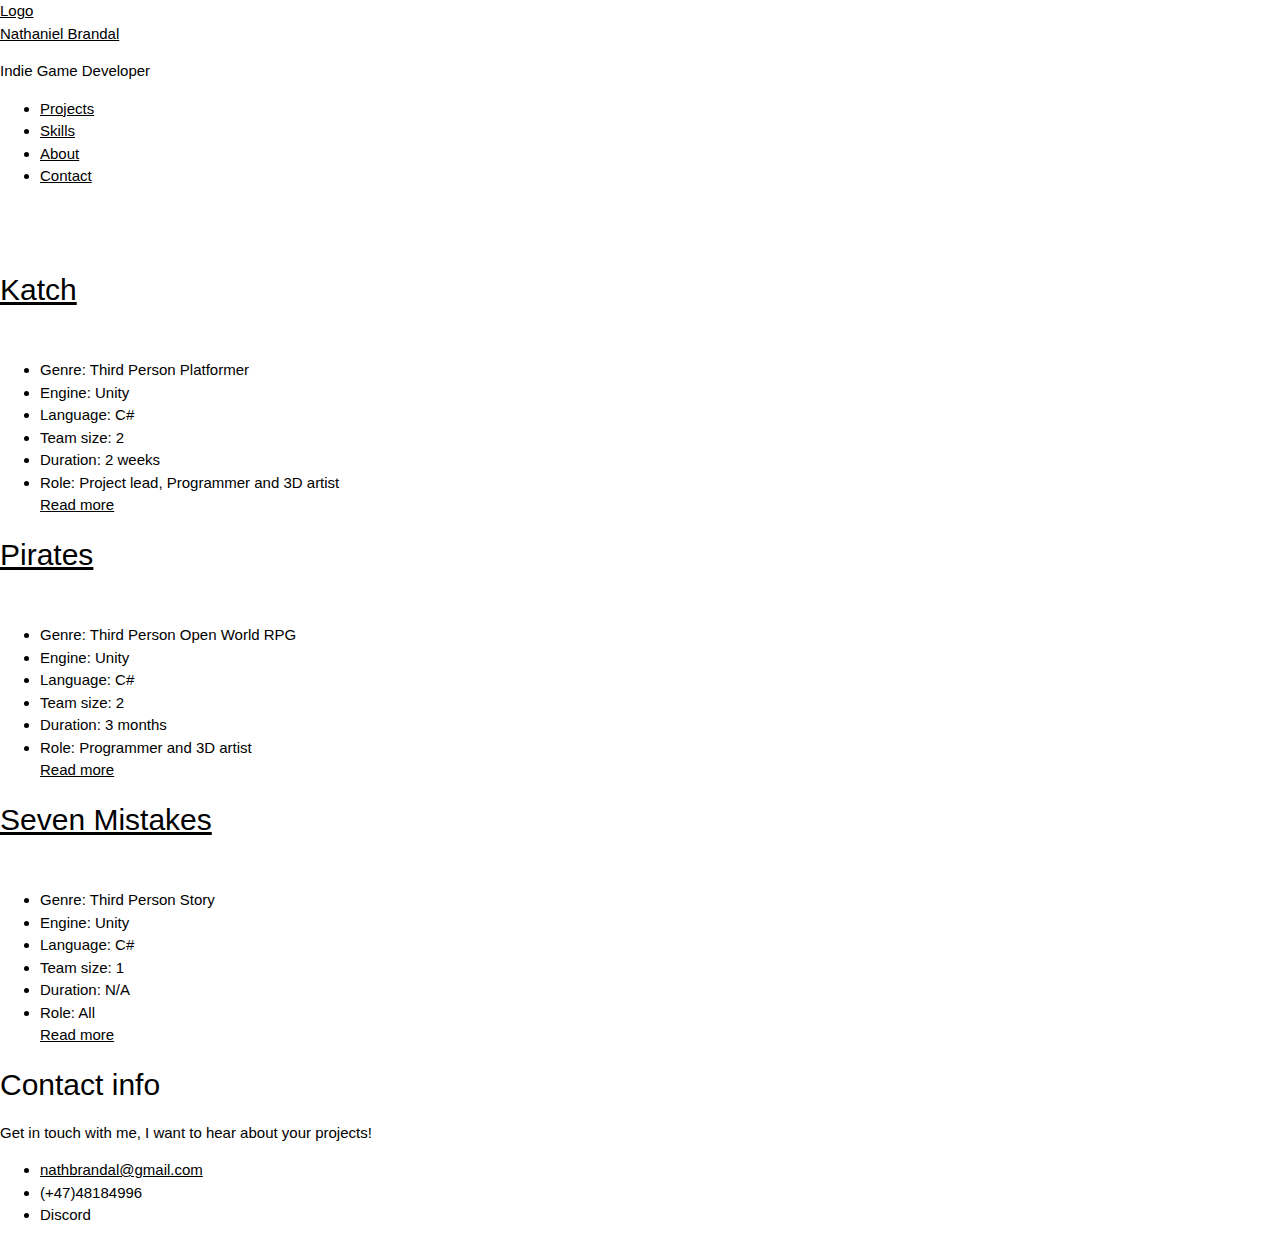
==== index.html @ 08a202a2 "Update index.html" ====
<!DOCTYPE HTML>
<html lang="en">
  <head>
      <meta charset="UTF-8">
      <meta name="viewport" content="width=device-width, initial-scale=1.0">
      <meta http-equiv="X-UA-Compatible" content="ie=edge">

      <link href="https://fonts.googleapis.com/css?family=Montserrat:300,400,700,900" rel="stylesheet">
      <link href="https://fonts.googleapis.com/css?family=Rokkitt:300,400,500,700,900" rel="stylesheet">
      <link rel="stylesheet" href="https://www.w3schools.com/w3css/4/w3.css">
      <link rel="stylesheet" href="css/style.css">
      <title>Portfolio | Game Developer | Nathaniel Brandal</title>
  </head>

  <body class="container background">
    <header class="header">
      <div class="header__content">
        <div class="logo">
          <div class="logo__image"><a href="/">Logo</a></div>
          <a href="./index.html" class="logo__name">Nathaniel Brandal</a>
          <p class="logo__title">Indie Game Developer</p>
        </div>
        <nav class="navigation">
          <ul class="navigation__list">
            <li><a href="./index.html" class="navigation__list-item navigation__list-item--active">Projects</a></li>
            <li><a href="./pages/skills.html" class="navigation__list-item">Skills</a></li>
            <li><a href="./pages/about.html" class="navigation__list-item">About</a></li>
            <li><a href="#contact" class="navigation__list-item">Contact</a></li>
          </ul>
        </nav>
      </div>
    </header>

    <div class="content">

      <div class="page-header">
        <h1 class="w3-text-white">Projects</h1>
      </div>
      <section class="section work">
          <h2 class="work__title"><a href="./projects/Katch.html">Katch</a></h2>
          <a href="./projects/Katch.html" class="work__image pic"><img src="img/Katch.jpg" alt="" class=""></a>
          <ul class="work__list">
            <li class="work__list-item">Genre: Third Person Platformer</li>
            <li class="work__list-item">Engine: Unity</li>
            <li class="work__list-item">Language: C#</li>
            <li class="work__list-item">Team size: 2</li>
            <li class="work__list-item">Duration: 2 weeks</li>
            <li class="work__list-item">Role: Project lead, Programmer and 3D artist</li>
            <a href="./projects/Katch.html" class="work__link">Read more</a>
          </ul>

      </section>
      <section class="section work">
          <h2 class="work__title"><a href="./projects/capevsaliens.html">Pirates</a></h2>
          <a href="./projects/Pirates.html" class="work__image pic"><img src="img/Pirates.jpg" alt="" class=""></a>
          <ul class="work__list">
            <li class="work__list-item">Genre: Third Person Open World RPG</li>
            <li class="work__list-item">Engine: Unity</li>
            <li class="work__list-item">Language: C#</li>
            <li class="work__list-item">Team size: 2</li>
            <li class="work__list-item">Duration: 3 months</li>
            <li class="work__list-item">Role: Programmer and 3D artist</li>
            <a href="./projects/Pirates.html" class="work__link">Read more</a>
          </ul>

      </section>
      <section class="section work">
          <h2 class="work__title"><a href="./projects/snake.html">Seven Mistakes</a></h2>
          <a href="./projects/SevenMistakes.html" class="work__image pic"><img src="img/B&W.jpg" alt="" class=""></a>
          <ul class="work__list">
            <li class="work__list-item">Genre: Third Person Story</li>
            <li class="work__list-item">Engine: Unity</li>
            <li class="work__list-item">Language: C#</li>
            <li class="work__list-item">Team size: 1</li>
            <li class="work__list-item">Duration: N/A</li>
            <li class="work__list-item">Role: All</li>
            <a href="./projects/SevenMistakes.html" class="work__link">Read more</a>
          </ul>

    </div>
    <footer class="footer">
      <div class="contact" id="contact">
        <h2 class="contact__heading">Contact info</h2>
        <p class="contact__paragraph">
          Get in touch with me, I want to hear about your projects!
        </p>
        <ul class="contact__list">
          <li class="contact__list-item"><a href="mailto:nathbrandal@gmail.com" target="_top">nathbrandal@gmail.com</a></li>
          <li class="contact__list-item">(+47)48184996</li>
          <li class="contact__list-item">Discord</li>
        </ul>
      </div>
    </footer>
  </body>
</html>
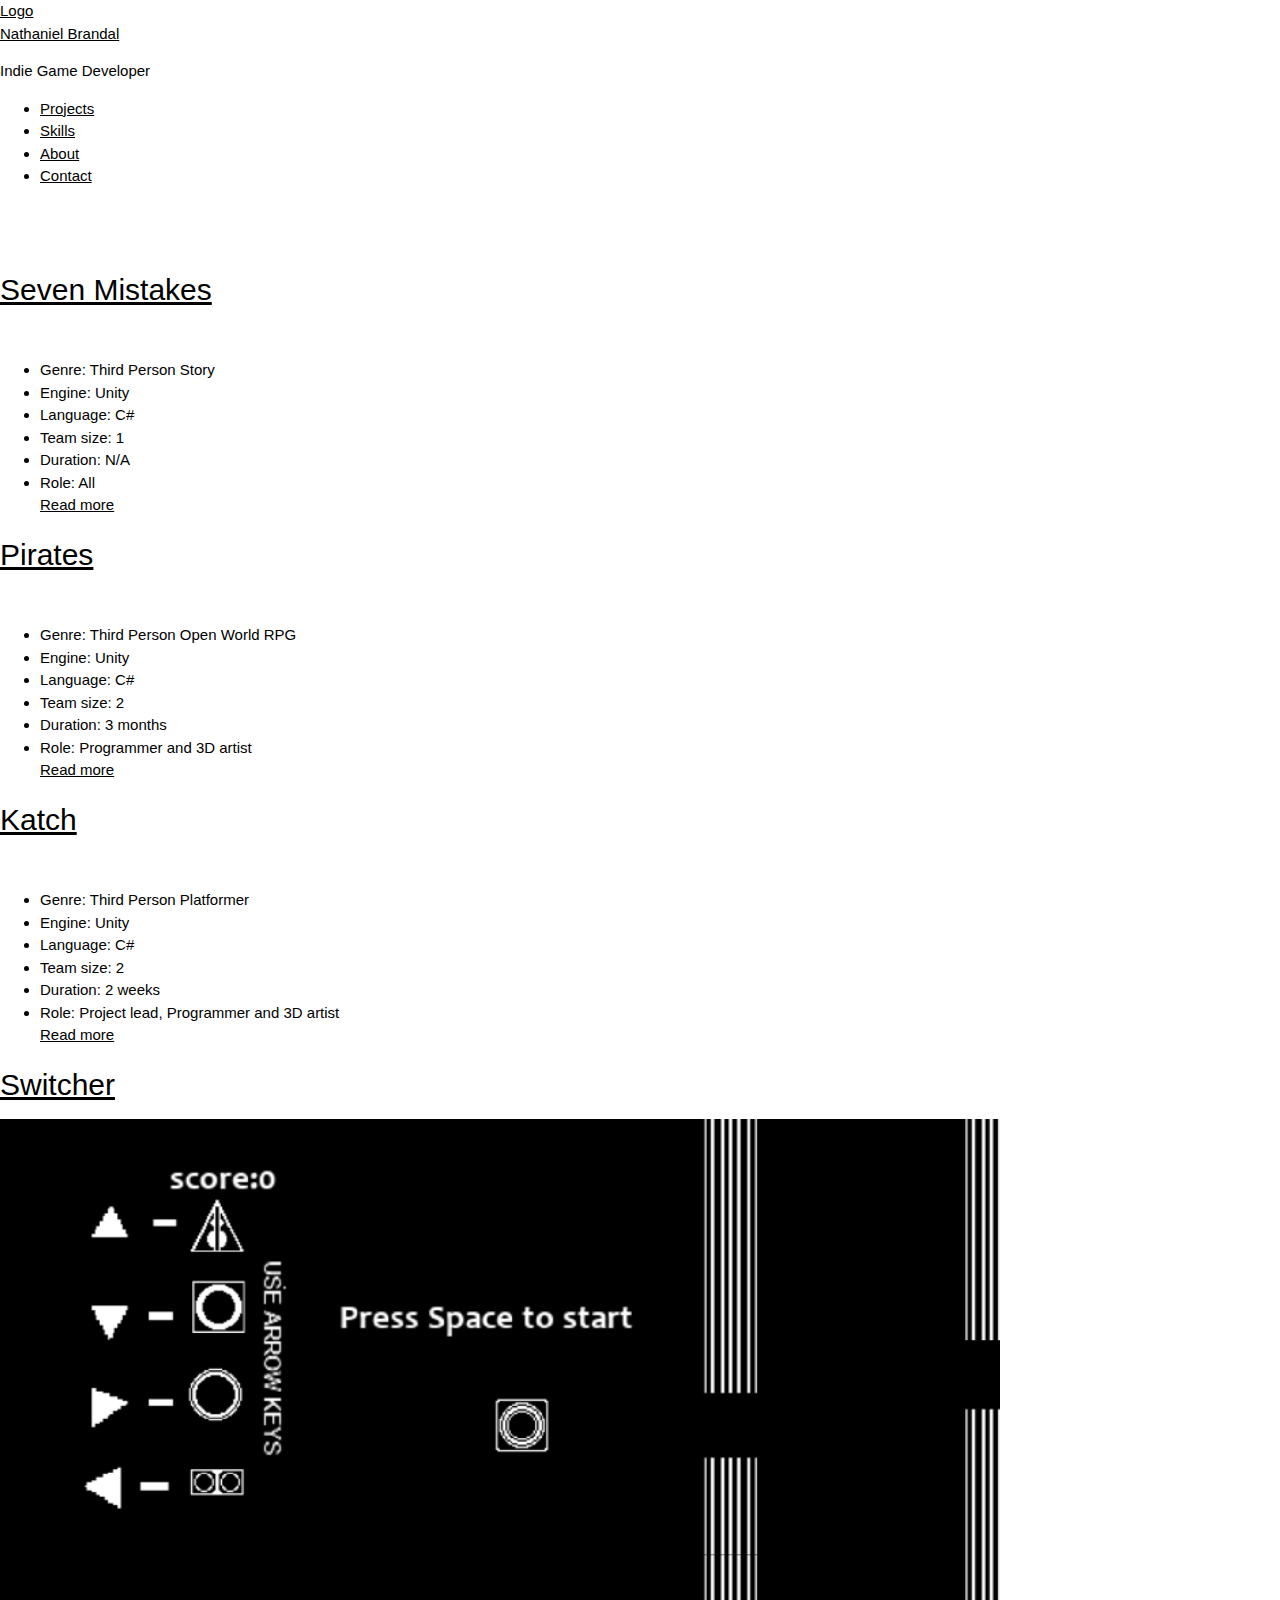
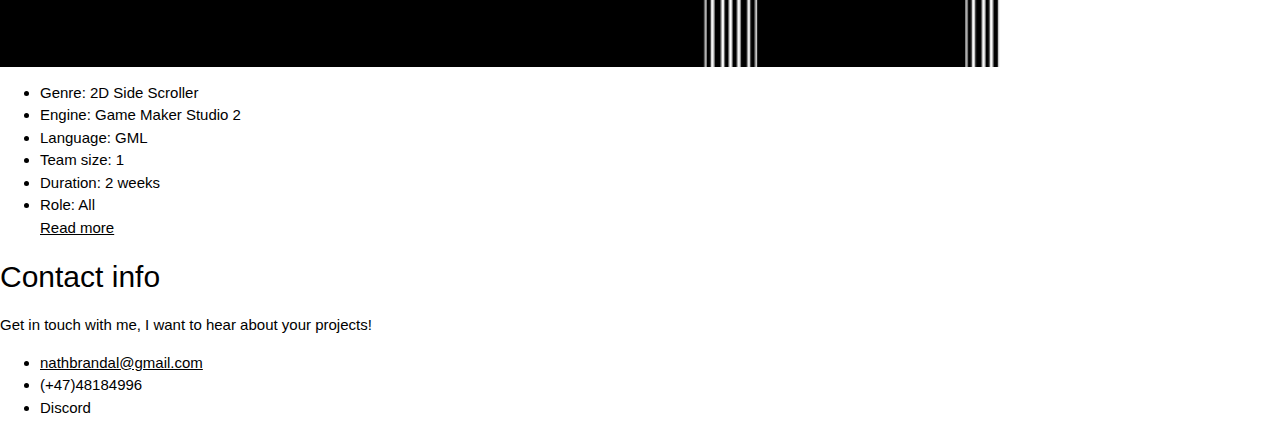
==== commit 76416f17: "55" ====
--- a/index.html
+++ b/index.html
@@ -36,6 +36,35 @@
       <div class="page-header">
         <h1 class="w3-text-white">Projects</h1>
       </div>
+      
+      <section class="section work">
+          <h2 class="work__title"><a href="./projects/SevenMistakes.html">Seven Mistakes</a></h2>
+          <a href="./projects/SevenMistakes.html" class="work__image pic"><img src="img/B&W.jpg" alt="" class=""></a>
+          <ul class="work__list">
+            <li class="work__list-item">Genre: Third Person Story</li>
+            <li class="work__list-item">Engine: Unity</li>
+            <li class="work__list-item">Language: C#</li>
+            <li class="work__list-item">Team size: 1</li>
+            <li class="work__list-item">Duration: N/A</li>
+            <li class="work__list-item">Role: All</li>
+            <a href="./projects/SevenMistakes.html" class="work__link">Read more</a>
+          </ul>
+      </section>
+
+      <section class="section work">
+          <h2 class="work__title"><a href="./projects/Pirates.html">Pirates</a></h2>
+          <a href="./projects/Pirates.html" class="work__image pic"><img src="img/Pirates.jpg" alt="" class=""></a>
+          <ul class="work__list">
+            <li class="work__list-item">Genre: Third Person Open World RPG</li>
+            <li class="work__list-item">Engine: Unity</li>
+            <li class="work__list-item">Language: C#</li>
+            <li class="work__list-item">Team size: 2</li>
+            <li class="work__list-item">Duration: 3 months</li>
+            <li class="work__list-item">Role: Programmer and 3D artist</li>
+            <a href="./projects/Pirates.html" class="work__link">Read more</a>
+          </ul>
+      </section>
+
       <section class="section work">
           <h2 class="work__title"><a href="./projects/Katch.html">Katch</a></h2>
           <a href="./projects/Katch.html" class="work__image pic"><img src="img/Katch.jpg" alt="" class=""></a>
@@ -48,34 +77,21 @@
             <li class="work__list-item">Role: Project lead, Programmer and 3D artist</li>
             <a href="./projects/Katch.html" class="work__link">Read more</a>
           </ul>
+      </section>
 
+      <section class="section work">
+          <h2 class="work__title"><a href="">Switcher</a></h2>
+          <a href="" class="work__image pic"><img src="img/Switcher.jpg" alt="" class=""></a>
+          <ul class="work__list">
+            <li class="work__list-item">Genre: 2D Side Scroller</li>
+            <li class="work__list-item">Engine: Game Maker Studio 2</li>
+            <li class="work__list-item">Language: GML</li>
+            <li class="work__list-item">Team size: 1</li>
+            <li class="work__list-item">Duration: 2 weeks</li>
+            <li class="work__list-item">Role: All</li>
+            <a href="" class="work__link">Read more</a>
+          </ul>
       </section>
-      <section class="section work">
-          <h2 class="work__title"><a href="./projects/capevsaliens.html">Pirates</a></h2>
-          <a href="./projects/Pirates.html" class="work__image pic"><img src="img/Pirates.jpg" alt="" class=""></a>
-          <ul class="work__list">
-            <li class="work__list-item">Genre: Third Person Open World RPG</li>
-            <li class="work__list-item">Engine: Unity</li>
-            <li class="work__list-item">Language: C#</li>
-            <li class="work__list-item">Team size: 2</li>
-            <li class="work__list-item">Duration: 3 months</li>
-            <li class="work__list-item">Role: Programmer and 3D artist</li>
-            <a href="./projects/Pirates.html" class="work__link">Read more</a>
-          </ul>
-
-      </section>
-      <section class="section work">
-          <h2 class="work__title"><a href="./projects/snake.html">Seven Mistakes</a></h2>
-          <a href="./projects/SevenMistakes.html" class="work__image pic"><img src="img/B&W.jpg" alt="" class=""></a>
-          <ul class="work__list">
-            <li class="work__list-item">Genre: Third Person Story</li>
-            <li class="work__list-item">Engine: Unity</li>
-            <li class="work__list-item">Language: C#</li>
-            <li class="work__list-item">Team size: 1</li>
-            <li class="work__list-item">Duration: N/A</li>
-            <li class="work__list-item">Role: All</li>
-            <a href="./projects/SevenMistakes.html" class="work__link">Read more</a>
-          </ul>
 
     </div>
     <footer class="footer">
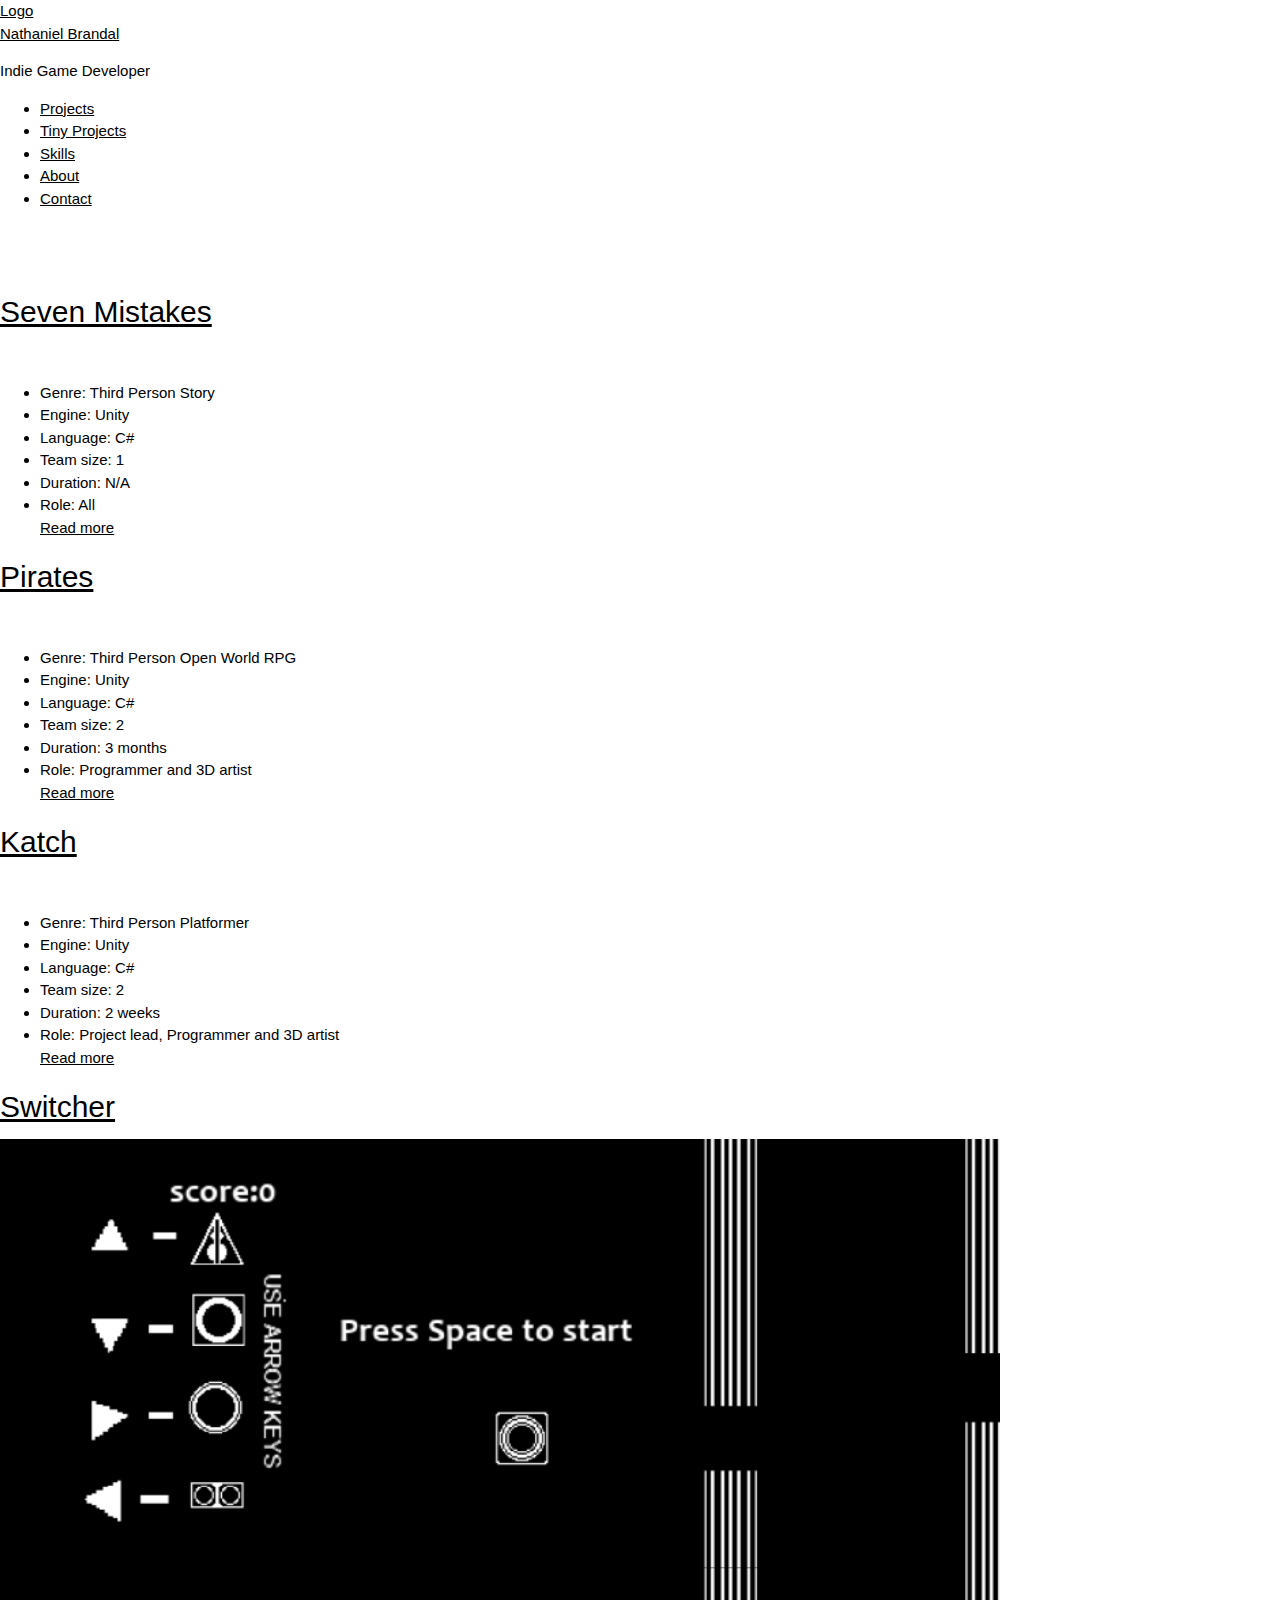
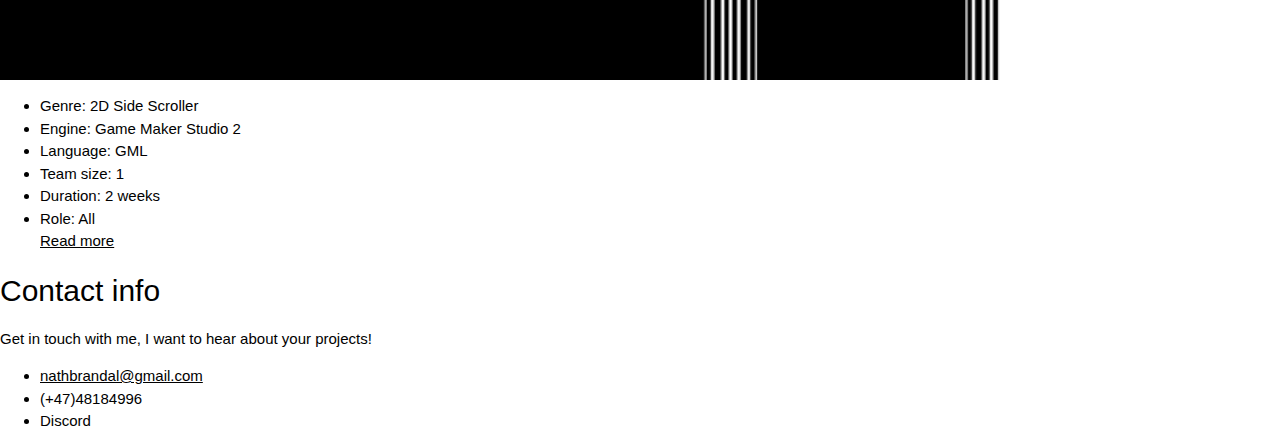
==== commit c6aa024f: "123" ====
--- a/index.html
+++ b/index.html
@@ -23,6 +23,7 @@
         <nav class="navigation">
           <ul class="navigation__list">
             <li><a href="./index.html" class="navigation__list-item navigation__list-item--active">Projects</a></li>
+            <li><a href="./pages/smaller_projects.html" class="navigation__list-item">Tiny Projects</a></li>
             <li><a href="./pages/skills.html" class="navigation__list-item">Skills</a></li>
             <li><a href="./pages/about.html" class="navigation__list-item">About</a></li>
             <li><a href="#contact" class="navigation__list-item">Contact</a></li>
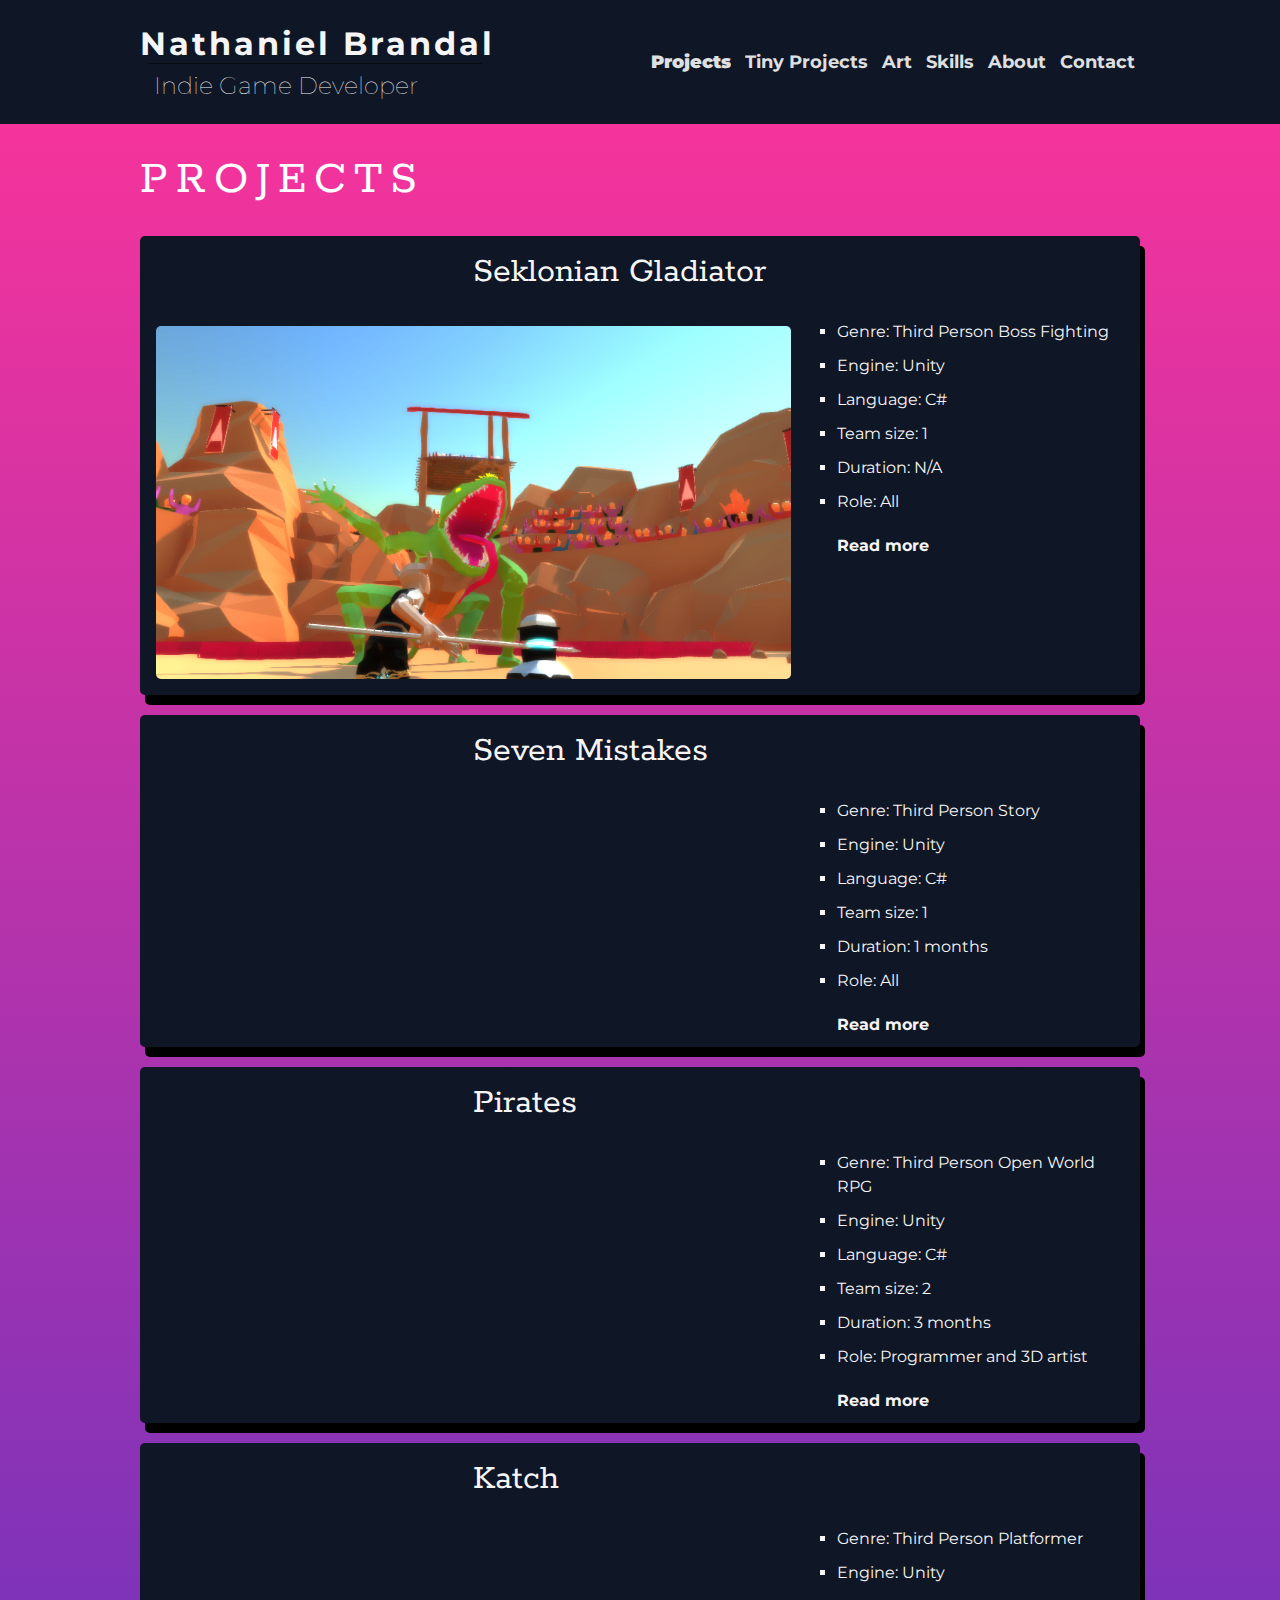
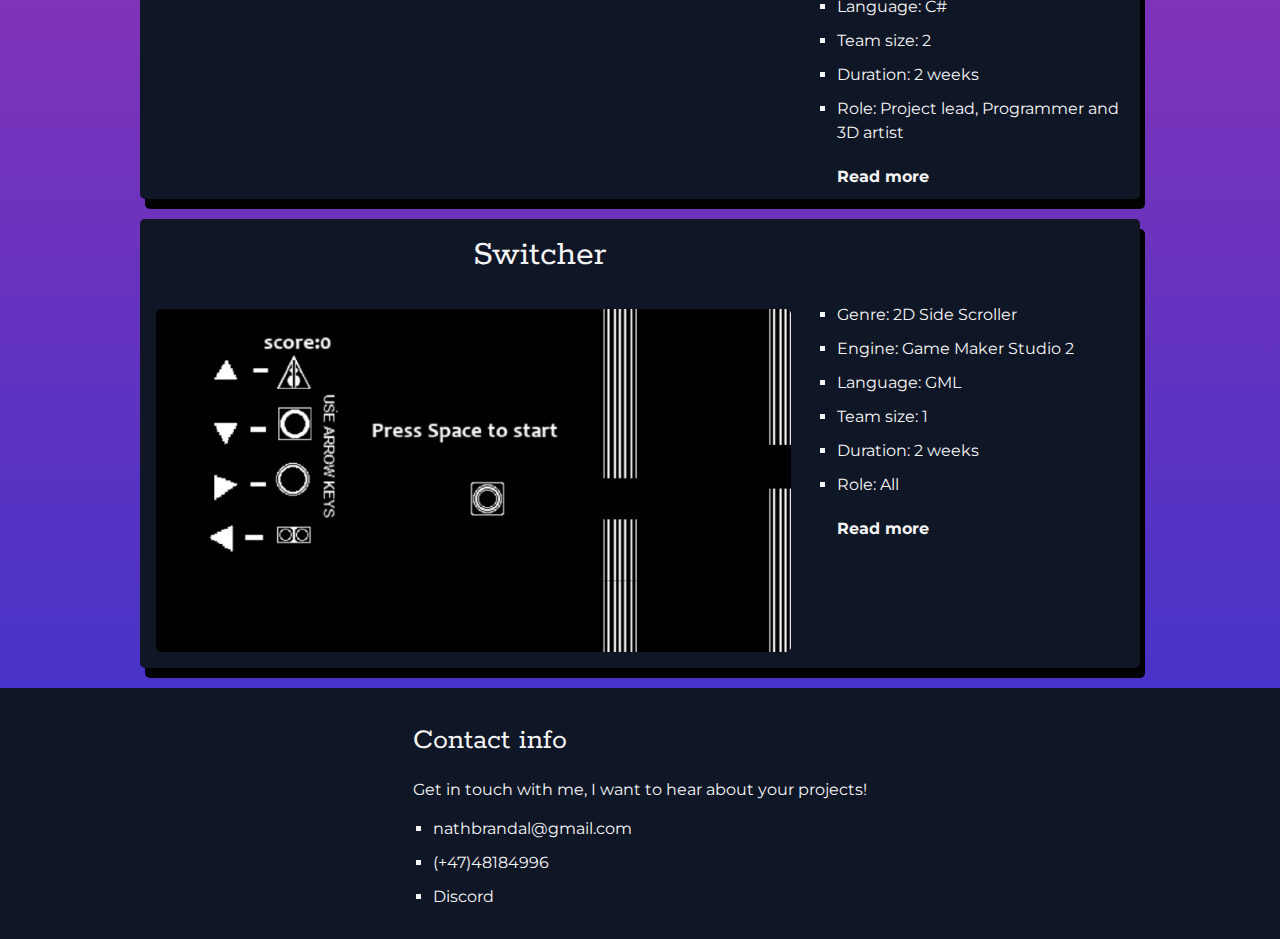
==== commit e8d4533e: "Updated with more stuff" ====
--- a/index.html
+++ b/index.html
@@ -23,9 +23,10 @@
         <nav class="navigation">
           <ul class="navigation__list">
             <li><a href="./index.html" class="navigation__list-item navigation__list-item--active">Projects</a></li>
-            <li><a href="./pages/smaller_projects.html" class="navigation__list-item">Tiny Projects</a></li>
-            <li><a href="./pages/skills.html" class="navigation__list-item">Skills</a></li>
-            <li><a href="./pages/about.html" class="navigation__list-item">About</a></li>
+            <li><a href="../pages/smaller_projects.html" class="navigation__list-item">Tiny Projects</a></li>
+            <li><a href="../pages/Art.html" class="navigation__list-item">Art</a></li>
+            <li><a href="../pages/skills.html" class="navigation__list-item">Skills</a></li>
+            <li><a href="../pages/about.html" class="navigation__list-item">About</a></li>
             <li><a href="#contact" class="navigation__list-item">Contact</a></li>
           </ul>
         </nav>
@@ -39,6 +40,20 @@
       </div>
       
       <section class="section work">
+          <h2 class="work__title"><a href="./projects/Seklonian Gladiator.html">Seklonian Gladiator</a></h2>
+          <a href="./projects/Seklonian Gladiator.html" class="work__image pic"><img src="img/SeklonianGladiator.png" alt="" class=""></a>
+          <ul class="work__list">
+            <li class="work__list-item">Genre: Third Person Boss Fighting</li>
+            <li class="work__list-item">Engine: Unity</li>
+            <li class="work__list-item">Language: C#</li>
+            <li class="work__list-item">Team size: 1</li>
+            <li class="work__list-item">Duration: N/A</li>
+            <li class="work__list-item">Role: All</li>
+            <a href="./projects/Seklonian Gladiator.html" class="work__link">Read more</a>
+          </ul>
+      </section>
+
+      <section class="section work">
           <h2 class="work__title"><a href="./projects/SevenMistakes.html">Seven Mistakes</a></h2>
           <a href="./projects/SevenMistakes.html" class="work__image pic"><img src="img/B&W.jpg" alt="" class=""></a>
           <ul class="work__list">
@@ -46,7 +61,7 @@
             <li class="work__list-item">Engine: Unity</li>
             <li class="work__list-item">Language: C#</li>
             <li class="work__list-item">Team size: 1</li>
-            <li class="work__list-item">Duration: N/A</li>
+            <li class="work__list-item">Duration: 1 months</li>
             <li class="work__list-item">Role: All</li>
             <a href="./projects/SevenMistakes.html" class="work__link">Read more</a>
           </ul>
--- a/css/style.css
+++ b/css/style.css
@@ -0,0 +1,49 @@
+@-webkit-keyframes moveInTop{0%{opacity:0;-webkit-transform:translateY(-10rem);transform:translateY(-10rem)}80%{}100%{opacity:1;-webkit-transform:translateY(0);transform:translateY(0)}}@keyframes moveInTop{0%{opacity:0;-webkit-transform:translateY(-10rem);transform:translateY(-10rem)}80%{}100%{opacity:1;-webkit-transform:translateY(0);transform:translateY(0)}}@-webkit-keyframes moveInLeft{0%{opacity:0;-webkit-transform:translateX(-10rem);transform:translateX(-10rem)}80%{}100%{opacity:1;-webkit-transform:translateX(0);transform:translateX(0)}}@keyframes moveInLeft{0%{opacity:0;-webkit-transform:translateX(-10rem);transform:translateX(-10rem)}80%{}100%{opacity:1;-webkit-transform:translateX(0);transform:translateX(0)}}@-webkit-keyframes moveInRight{0%{opacity:0;-webkit-transform:translateX(4rem);transform:translateX(4rem)}30%{-webkit-transform:translateX(-0.4rem);transform:translateX(-0.4rem)}50%{-webkit-transform:translateX(0);transform:translateX(0)}100%{opacity:1;-webkit-transform:translateX(0);transform:translateX(0)}}@keyframes moveInRight{0%{opacity:0;-webkit-transform:translateX(4rem);transform:translateX(4rem)}30%{-webkit-transform:translateX(-0.4rem);transform:translateX(-0.4rem)}50%{-webkit-transform:translateX(0);transform:translateX(0)}100%{opacity:1;-webkit-transform:translateX(0);transform:translateX(0)}}@-webkit-keyframes moveInBottom{0%{opacity:0;-webkit-transform:translateY(3rem);transform:translateY(3rem)}100%{opacity:1;-webkit-transform:translateY(0);transform:translateY(0)}}@keyframes moveInBottom{0%{opacity:0;-webkit-transform:translateY(3rem);transform:translateY(3rem)}100%{opacity:1;-webkit-transform:translateY(0);transform:translateY(0)}}@-webkit-keyframes opacityChange{0%{opacity:.3}100%{opacity:1}}@keyframes opacityChange{0%{opacity:.3}100%{opacity:1}}@-webkit-keyframes float{0%{opacity:.1}25%{opacity:.3}50%{opacity:.4}75%{opacity:.7}100%{opacity:1}}@keyframes float{0%{opacity:.1}25%{opacity:.3}50%{opacity:.4}75%{opacity:.7}100%{opacity:1}}*,*::after,*::before{margin:0;padding:0;box-sizing:inherit}html{font-size:62.5%}body{box-sizing:border-box;font-size:1.6rem;line-height:1.4}img{width:100%}::-moz-selection{background-color:#000;color:#eee}::selection{background-color:#000;color:#eee}a,a:visited{color:inherit;text-decoration:none}a:active,a:visited:active{color:#ff0066}body{color:#777;font-family:'Montserrat', sans-serif;line-height:1.5}h1,h2{font-family:'Rokkitt', serif}.skills__heading{font-family:'Montserrat', sans-serif}.u-center-text{text-align:center !important}.u-margin-bottom-small{margin-bottom:1.5rem !important}.u-margin-bottom-medium{margin-bottom:4rem !important}@media only screen and (min-width: 56.25em){.u-margin-bottom-medium{margin-bottom:3rem !important}}.u-margin-bottom-big{margin-bottom:8rem !important}@media only screen and (min-width: 56.25em){.u-margin-bottom-big{margin-bottom:5rem !important}}.u-margin-top-big{margin-bottom:8rem !important}.u-margin-top-huge{margin-bottom:10rem !important}.u-align-start{align-self:flex-start !important}.u-align-end{align-self:flex-end !important}.u-margin-left{margin-left:1rem !important}.backlink{text-decoration:underline}.backlink:hover{color:#B28A2B}.logo{position:relative}@media only screen and (max-width: 41.25em){.logo{grid-column:1 / -1}}.logo__image{background:linear-gradient(to right, #f5f5f5, #000);border:1px solid black;-webkit-clip-path:polygon(0% 0, 100% 100%, 0 100%, 0% 50%);clip-path:polygon(0% 0, 100% 100%, 0 100%, 0% 50%);color:#eee;height:100%;width:100%;font-size:4.8rem;grid-row:1 / 3;display:none}.logo__name{align-self:end;grid-column:1 / 4;font-size:3.2rem;font-weight:700;letter-spacing:.3rem;position:relative}.logo__name::after{content:"";display:inline-block;height:1px;width:94%;background-color:#080b14;position:absolute;top:100%;left:8px}.logo__title{grid-column:1 / 2;grid-row:2 / 3;font-size:2.4rem;font-weight:100;margin-left:1.4rem}.contact__paragraph{padding:.5rem 0}.contact__list{list-style:square;margin:1rem}.contact__list-item{margin:1rem}.container{background-image:linear-gradient(to right top, rgba(245,245,245,0.1) 0%, rgba(15,22,38,0.8));background-attachment:fixed;background-position:center;background-repeat:no-repeat;background-size:cover}
+.content{max-width:1000px;margin:0 auto;min-height:70vh}.download{display:inline-block;font-family:'Rokkitt', serif;font-weight:700;transition:all .2s;text-decoration:underline}.download:hover{-webkit-transform:scale(1.05);transform:scale(1.05)}.page-header{color:#0F1626;margin:2rem 0;margin-bottom:1rem;text-transform:uppercase}@media only screen and (max-width: 41.25em){.page-header{text-align:center}}.page-header h1{font-size:4.8rem;letter-spacing:8px}.footer{background-color:#0F1626;color:#F5F5F5;display:flex;justify-content:center;align-items:center;padding:2rem;position:relative;min-height:20vh}.header{background:#0F1626;color:#F5F5F5}.header__content{display:flex;justify-content:space-between;align-items:center;padding:2rem 0;margin:0 auto;max-width:1000px;display:grid;grid-template-columns:repeat(auto-fit, minmax(40rem, 1fr));grid-template-columns:repeat(2, 1fr)}@media only screen and (max-width: 41.25em){.header__content{justify-content:center;grid-template-columns:auto;grid-row-gap:1rem}}
+.navigation{grid-column:2 / -1;justify-self:end}@media only screen and (max-width: 41.25em){
+    .navigation{grid-column:1 / -1;justify-self:center}}
+    .navigation__list li{display:inline-block;font-size:1.8rem;font-weight:700}
+    .navigation__list li:nth-child(1){-webkit-animation:moveInTop .4s;animation:moveInTop .4s}
+    .navigation__list li:nth-child(2){-webkit-animation:moveInTop .6s;animation:moveInTop .6s}
+    .navigation__list li:nth-child(3){-webkit-animation:moveInTop .8s;animation:moveInTop .8s}
+    .navigation__list li:nth-child(4){-webkit-animation:moveInTop 1s;animation:moveInTop 1s}
+    .navigation__list li:nth-child(5){-webkit-animation:moveInTop 1.2s;animation:moveInTop 1.2s}
+    .navigation__list li:nth-child(6){-webkit-animation:moveInTop 1.2s;animation:moveInTop 1.5s}
+    .navigation__list-item{padding:0 .5rem;position:relative;opacity:.9}
+    .navigation__list-item::after{content:"";background-color:#F5F5F5;display:inline-block;height:2px;visibility:hidden;width:1px;transition:all .5s ease-in-out;position:absolute;top:100%;left:50%;-webkit-transform:translateX(-50%) translateY(-100%);transform:translateX(-50%) translateY(-100%)}
+.navigation__list-item--active{font-weight:900}
+.navigation__list-item:hover{cursor:pointer;opacity:1}
+.navigation__list-item:hover::after{visibility:visible;width:75%}
+.section{background:#0F1626;border-radius:5px;box-shadow:5px 10px #000;color:#F5F5F5;margin:2rem 0;overflow:hidden}
+.section ul,.section p{-webkit-animation:opacityChange .5s;animation:opacityChange .5s}
+.about{display:grid;grid-template-columns:1fr 2fr;padding:8rem;min-height:50vh;grid-column-gap:1rem}@media only screen and (max-width: 41.25em){
+    .about{grid-template-columns:1fr;padding:4rem}}@media only screen and (max-width: 390px){
+        .about{padding:2rem}}
+    .about__title{grid-column:2 / -1;grid-row:1 / 1;font-size:3.2rem;font-weight:300;margin-left:1rem;text-transform:uppercase}@media only screen and (max-width: 41.25em){.about__title{grid-column:1 / -1;margin:auto}}@media only screen and (max-width: 31.25em){.about__title{font-size:2.8rem}}.about__image{grid-column:1 / 1;grid-row:2 / span 2;margin-top:1rem;border-radius:5px}@media only screen and (max-width: 41.25em){.about__image{width:12rem;grid-column:auto;margin:0 auto}}.about__paragraph{grid-column:2 / span 2;margin:1rem}@media only screen and (max-width: 41.25em){.about__paragraph{grid-column:auto;grid-row:auto;margin:1rem 6rem}}@media only screen and (max-width: 31.25em){.about__paragraph{margin:1rem 4rem}}.about__paragraph-1{grid-row:2 / 2}@media only screen and (max-width: 41.25em){.about__paragraph-1{grid-row:auto}}.about__paragraph-2{grid-row:3 / 3}@media only screen and (max-width: 50em){.about__paragraph-2{grid-row:auto}}.item{padding:1rem}@media only screen and (min-width: 31.25em){.item{max-width:75%;margin:0 auto}}.item__title{font-size:6.2rem;text-align:center;line-height:0.7;margin:1rem}.item__list{padding-left:2rem;list-style-type:square}@media only screen and (min-width: 41.25em){.item__list{max-width:75%;margin:2rem auto}}.item__paragraph{margin:2rem 0}@media only screen and (min-width: 41.25em){.item__paragraph{max-width:75%;margin:2rem auto}}.item__nav{align-items:center;display:flex;font-family:'Rokkitt', serif;font-weight:700;width:100%}.item__nav-link-right{margin-left:auto;margin-right:5rem}.item__nav-link-right::after{content:"\00bb"}.item__nav-link-right:hover{-webkit-transform:translateX(3px);transform:translateX(3px);transition:all .2s}.item__nav-link-left{margin-right:auto;margin-left:5rem}.item__nav-link-left::before{content:"\00ab"}.item__nav-link-left:hover{-webkit-transform:translateX(-3px);transform:translateX(-3px);transition:all .2s}.item__nav-link i{margin:.3rem}.skills{display:grid;grid-template-columns:repeat(auto-fit, minmax(31rem, 1fr));grid-column-gap:2rem;min-height:50vh;padding:2rem}.skills__item{margin:1rem auto}@media only screen and (max-width: 41.25em){.skills__item{margin:1rem 2rem}}@media only screen and (max-width: 31.25em){.skills__item{font-size:1.8rem}}@media only screen and (max-width: 31.25em){.skills__heading{font-size:1.8rem}}.skills__list{list-style-type:square;margin-left:2rem}.skills__list-item{margin:1rem}.work{display:grid;grid-template-columns:repeat(3, 1fr)}@media only screen and (max-width: 41.25em){.work{grid-template-columns:1fr;padding:4rem}}.work__title{grid-column:2 / -1;font-size:3.6rem}@media only screen and (max-width: 41.25em){.work__title{grid-column:1 / -1;margin:auto}}.work__image{grid-column:1 / 3;overflow:hidden;padding:1.6rem}@media only screen and (max-width: 41.25em){
+    .work__image{grid-column:auto}}
+    .work__list{grid-column:3 / 4;padding-left:2rem;list-style-type:square}@media only screen and (max-width: 41.25em){.work__list{grid-column:auto}}.work__list-item{margin:1rem}.work__link{display:inline-block;margin:1rem;font-weight:700;transition:all .2s}.work__link:hover{-webkit-transform:scale(1.1);transform:scale(1.1)}
+
+.background {
+    background:linear-gradient(to top, #3333cc 0%, #ff3399);
+}
+
+.pic {
+    opacity: 1;
+}
+
+.pic:hover {
+    opacity: 0.3;
+}
+
+img {
+    -moz-border-radius: 5px;
+    -webkit-border-radius: 5px;
+}
+
+.work__centerimage {grid-column: 8ch auto}
+
+.secsmall{background:#0F1626;border-radius:5px;box-shadow:5px 5px #000;color:#F5F5F5;margin:2rem ;overflow:hidden}
+
+.content{max-width:1000px;margin:0 auto;min-height:70vh}
+
+.smallcontent{max-width:1000px ;margin: auto;min-height:70vh}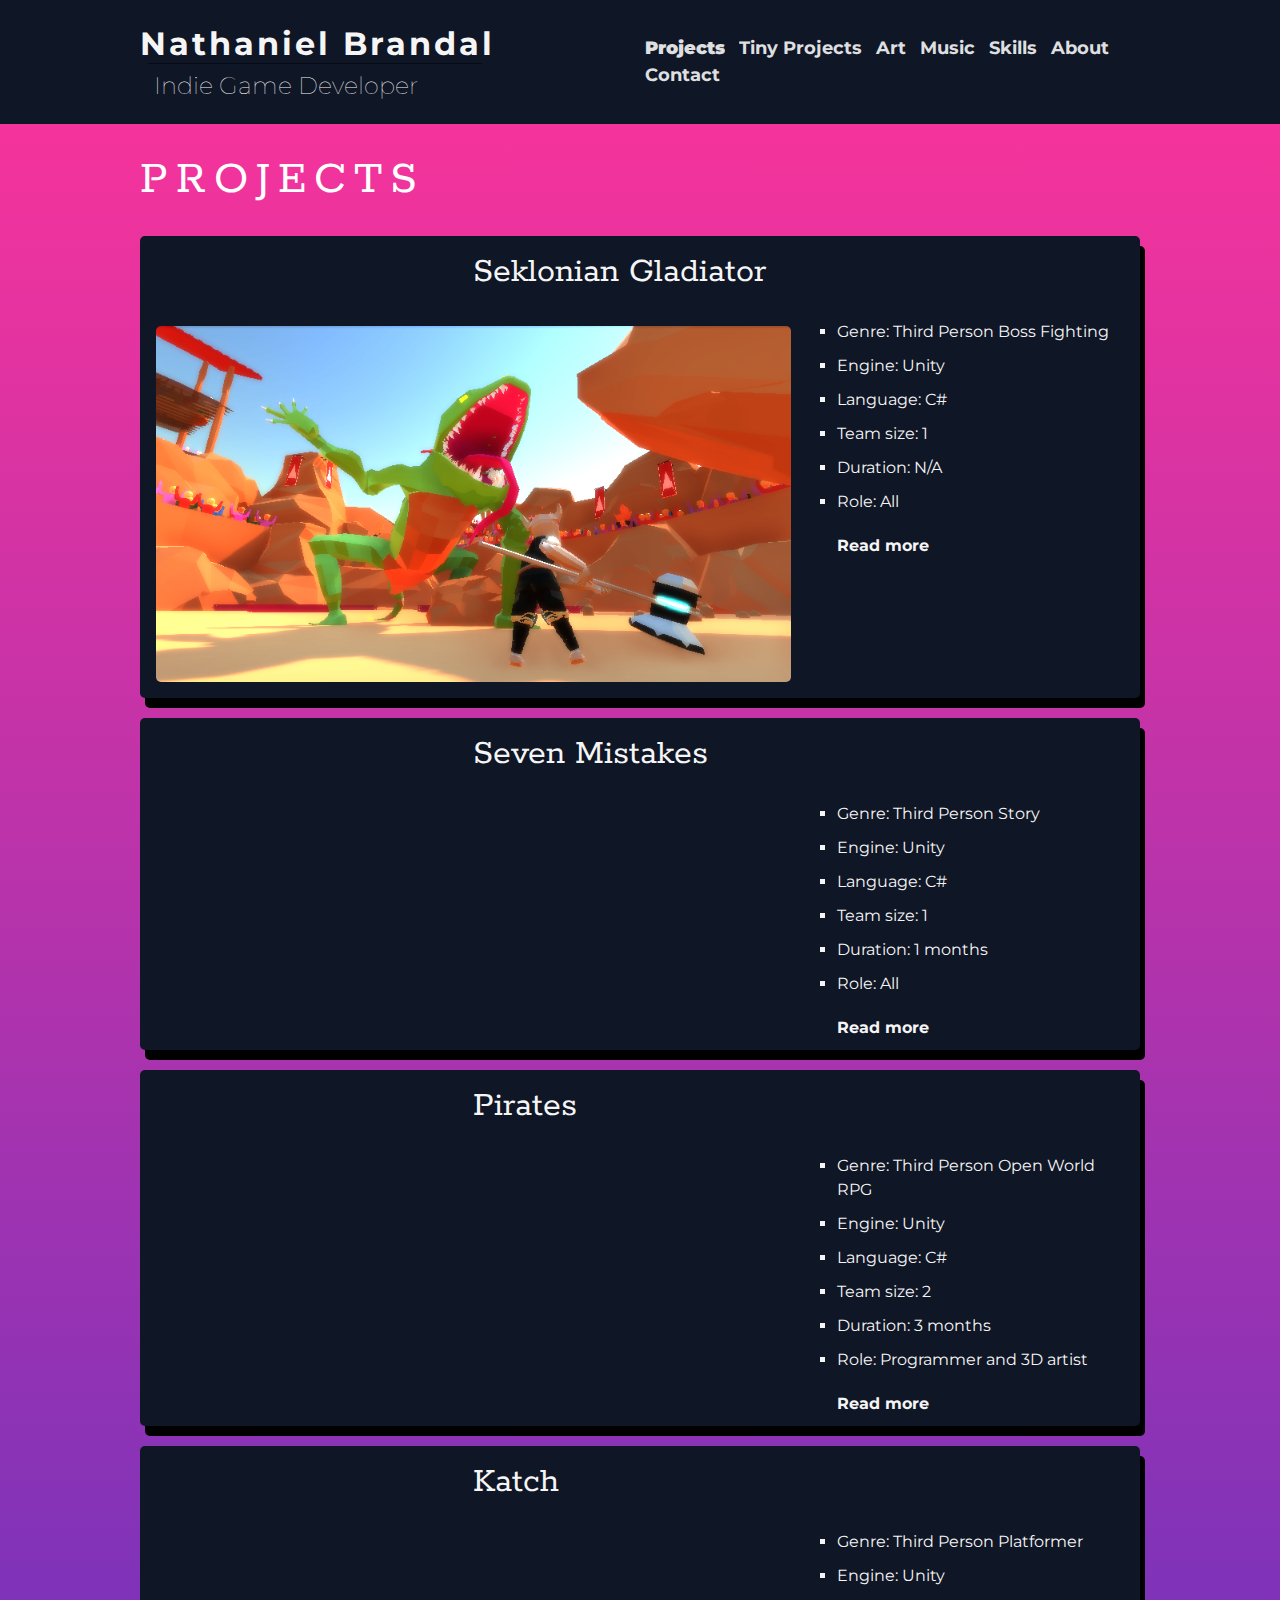
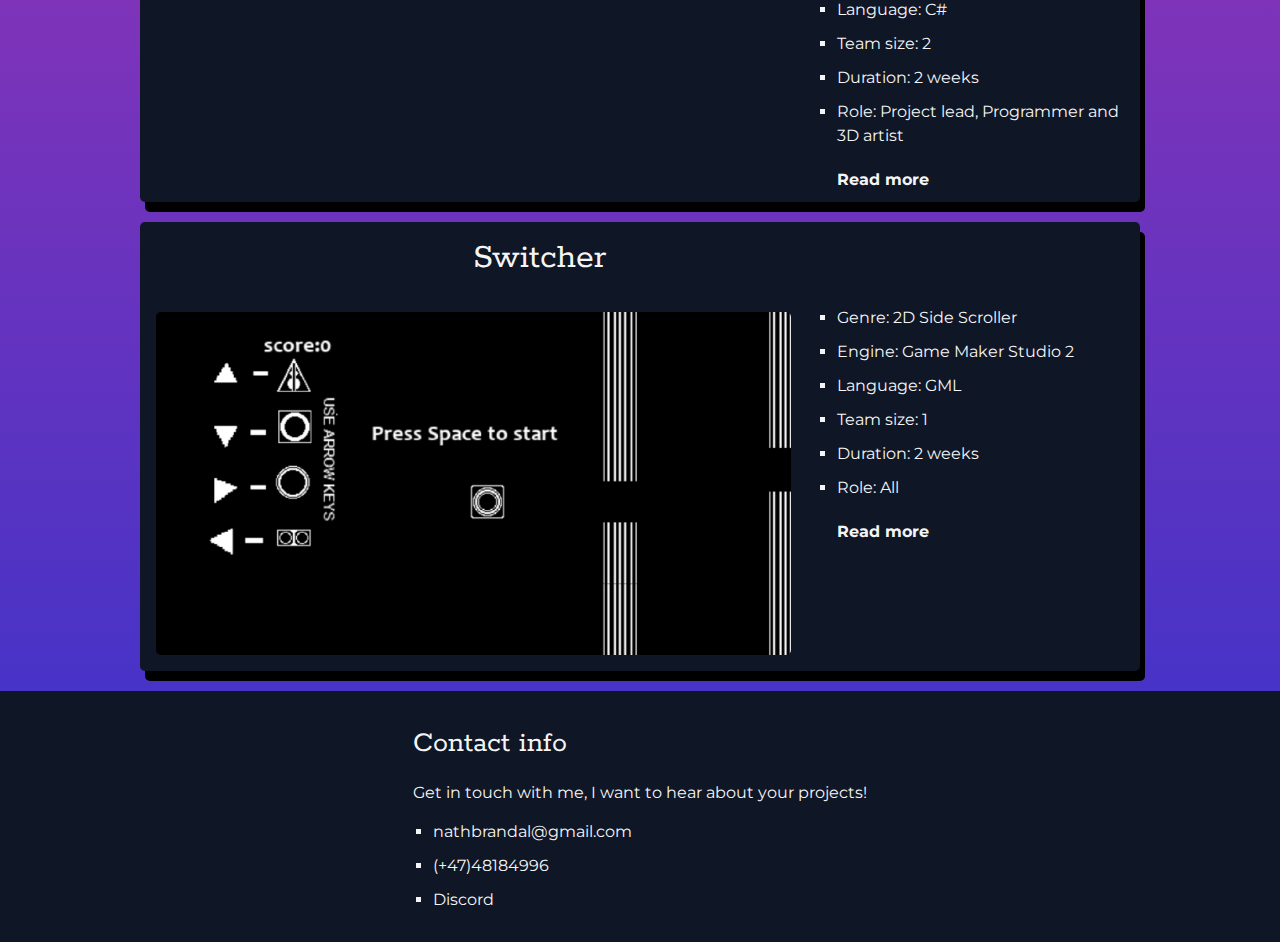
==== commit 84bf2059: "Huge Updates" ====
--- a/index.html
+++ b/index.html
@@ -25,6 +25,7 @@
             <li><a href="./index.html" class="navigation__list-item navigation__list-item--active">Projects</a></li>
             <li><a href="../pages/smaller_projects.html" class="navigation__list-item">Tiny Projects</a></li>
             <li><a href="../pages/Art.html" class="navigation__list-item">Art</a></li>
+            <li><a href="../pages/Music.html" class="navigation__list-item">Music</a></li>
             <li><a href="../pages/skills.html" class="navigation__list-item">Skills</a></li>
             <li><a href="../pages/about.html" class="navigation__list-item">About</a></li>
             <li><a href="#contact" class="navigation__list-item">Contact</a></li>
@@ -97,7 +98,7 @@
 
       <section class="section work">
           <h2 class="work__title"><a href="">Switcher</a></h2>
-          <a href="" class="work__image pic"><img src="img/Switcher.jpg" alt="" class=""></a>
+          <a href="./projects/Switcher.html" class="work__image pic"><img src="img/Switcher.jpg" alt="" class=""></a>
           <ul class="work__list">
             <li class="work__list-item">Genre: 2D Side Scroller</li>
             <li class="work__list-item">Engine: Game Maker Studio 2</li>
@@ -105,7 +106,7 @@
             <li class="work__list-item">Team size: 1</li>
             <li class="work__list-item">Duration: 2 weeks</li>
             <li class="work__list-item">Role: All</li>
-            <a href="" class="work__link">Read more</a>
+            <a href="./projects/Switcher.html" class="work__link">Read more</a>
           </ul>
       </section>
 
--- a/css/style.css
+++ b/css/style.css
@@ -8,7 +8,8 @@
     .navigation__list li:nth-child(3){-webkit-animation:moveInTop .8s;animation:moveInTop .8s}
     .navigation__list li:nth-child(4){-webkit-animation:moveInTop 1s;animation:moveInTop 1s}
     .navigation__list li:nth-child(5){-webkit-animation:moveInTop 1.2s;animation:moveInTop 1.2s}
-    .navigation__list li:nth-child(6){-webkit-animation:moveInTop 1.2s;animation:moveInTop 1.5s}
+    .navigation__list li:nth-child(6){-webkit-animation:moveInTop 1.5s;animation:moveInTop 1.5s}
+    .navigation__list li:nth-child(7){-webkit-animation:moveInBottom .4s;animation:moveInBottom .4s}
     .navigation__list-item{padding:0 .5rem;position:relative;opacity:.9}
     .navigation__list-item::after{content:"";background-color:#F5F5F5;display:inline-block;height:2px;visibility:hidden;width:1px;transition:all .5s ease-in-out;position:absolute;top:100%;left:50%;-webkit-transform:translateX(-50%) translateY(-100%);transform:translateX(-50%) translateY(-100%)}
 .navigation__list-item--active{font-weight:900}
@@ -19,7 +20,9 @@
 .about{display:grid;grid-template-columns:1fr 2fr;padding:8rem;min-height:50vh;grid-column-gap:1rem}@media only screen and (max-width: 41.25em){
     .about{grid-template-columns:1fr;padding:4rem}}@media only screen and (max-width: 390px){
         .about{padding:2rem}}
-    .about__title{grid-column:2 / -1;grid-row:1 / 1;font-size:3.2rem;font-weight:300;margin-left:1rem;text-transform:uppercase}@media only screen and (max-width: 41.25em){.about__title{grid-column:1 / -1;margin:auto}}@media only screen and (max-width: 31.25em){.about__title{font-size:2.8rem}}.about__image{grid-column:1 / 1;grid-row:2 / span 2;margin-top:1rem;border-radius:5px}@media only screen and (max-width: 41.25em){.about__image{width:12rem;grid-column:auto;margin:0 auto}}.about__paragraph{grid-column:2 / span 2;margin:1rem}@media only screen and (max-width: 41.25em){.about__paragraph{grid-column:auto;grid-row:auto;margin:1rem 6rem}}@media only screen and (max-width: 31.25em){.about__paragraph{margin:1rem 4rem}}.about__paragraph-1{grid-row:2 / 2}@media only screen and (max-width: 41.25em){.about__paragraph-1{grid-row:auto}}.about__paragraph-2{grid-row:3 / 3}@media only screen and (max-width: 50em){.about__paragraph-2{grid-row:auto}}.item{padding:1rem}@media only screen and (min-width: 31.25em){.item{max-width:75%;margin:0 auto}}.item__title{font-size:6.2rem;text-align:center;line-height:0.7;margin:1rem}.item__list{padding-left:2rem;list-style-type:square}@media only screen and (min-width: 41.25em){.item__list{max-width:75%;margin:2rem auto}}.item__paragraph{margin:2rem 0}@media only screen and (min-width: 41.25em){.item__paragraph{max-width:75%;margin:2rem auto}}.item__nav{align-items:center;display:flex;font-family:'Rokkitt', serif;font-weight:700;width:100%}.item__nav-link-right{margin-left:auto;margin-right:5rem}.item__nav-link-right::after{content:"\00bb"}.item__nav-link-right:hover{-webkit-transform:translateX(3px);transform:translateX(3px);transition:all .2s}.item__nav-link-left{margin-right:auto;margin-left:5rem}.item__nav-link-left::before{content:"\00ab"}.item__nav-link-left:hover{-webkit-transform:translateX(-3px);transform:translateX(-3px);transition:all .2s}.item__nav-link i{margin:.3rem}.skills{display:grid;grid-template-columns:repeat(auto-fit, minmax(31rem, 1fr));grid-column-gap:2rem;min-height:50vh;padding:2rem}.skills__item{margin:1rem auto}@media only screen and (max-width: 41.25em){.skills__item{margin:1rem 2rem}}@media only screen and (max-width: 31.25em){.skills__item{font-size:1.8rem}}@media only screen and (max-width: 31.25em){.skills__heading{font-size:1.8rem}}.skills__list{list-style-type:square;margin-left:2rem}.skills__list-item{margin:1rem}.work{display:grid;grid-template-columns:repeat(3, 1fr)}@media only screen and (max-width: 41.25em){.work{grid-template-columns:1fr;padding:4rem}}.work__title{grid-column:2 / -1;font-size:3.6rem}@media only screen and (max-width: 41.25em){.work__title{grid-column:1 / -1;margin:auto}}.work__image{grid-column:1 / 3;overflow:hidden;padding:1.6rem}@media only screen and (max-width: 41.25em){
+    .about__title{grid-column:2 / -1;grid-row:1 / 1;font-size:3.2rem;font-weight:300;margin-left:1rem;text-transform:uppercase}@media only screen and (max-width: 41.25em){.about__title{grid-column:1 / -1;margin:auto}}@media only screen and (max-width: 31.25em){.about__title{font-size:2.8rem}}.about__image{grid-column:1 / 1;grid-row:2 / span 2;margin-top:1rem;border-radius:5px}@media only screen and (max-width: 41.25em){.about__image{width:12rem;grid-column:auto;margin:0 auto}}.about__paragraph{grid-column:2 / span 2;margin:1rem}@media only screen and (max-width: 41.25em){.about__paragraph{grid-column:auto;grid-row:auto;margin:1rem 6rem}}@media only screen and (max-width: 31.25em){.about__paragraph{margin:1rem 4rem}}.about__paragraph-1{grid-row:2 / 2}@media only screen and (max-width: 41.25em){.about__paragraph-1{grid-row:auto}}.about__paragraph-2{grid-row:3 / 3}@media only screen and (max-width: 50em){.about__paragraph-2{grid-row:auto}}
+    .item{padding:1rem}@media only screen and (min-width: 31.25em){.item{max-width:75%;margin:0 auto}}
+    .item__title{font-size:6.2rem;text-align:center;line-height:0.7;margin:1rem}.item__list{padding-left:2rem;list-style-type:square}@media only screen and (min-width: 41.25em){.item__list{max-width:75%;margin:2rem auto}}.item__paragraph{margin:2rem 0}@media only screen and (min-width: 41.25em){.item__paragraph{max-width:75%;margin:2rem auto}}.item__nav{align-items:center;display:flex;font-family:'Rokkitt', serif;font-weight:700;width:100%}.item__nav-link-right{margin-left:auto;margin-right:5rem}.item__nav-link-right::after{content:"\00bb"}.item__nav-link-right:hover{-webkit-transform:translateX(3px);transform:translateX(3px);transition:all .2s}.item__nav-link-left{margin-right:auto;margin-left:5rem}.item__nav-link-left::before{content:"\00ab"}.item__nav-link-left:hover{-webkit-transform:translateX(-3px);transform:translateX(-3px);transition:all .2s}.item__nav-link i{margin:.3rem}.skills{display:grid;grid-template-columns:repeat(auto-fit, minmax(31rem, 1fr));grid-column-gap:2rem;min-height:50vh;padding:2rem}.skills__item{margin:1rem auto}@media only screen and (max-width: 41.25em){.skills__item{margin:1rem 2rem}}@media only screen and (max-width: 31.25em){.skills__item{font-size:1.8rem}}@media only screen and (max-width: 31.25em){.skills__heading{font-size:1.8rem}}.skills__list{list-style-type:square;margin-left:2rem}.skills__list-item{margin:1rem}.work{display:grid;grid-template-columns:repeat(3, 1fr)}@media only screen and (max-width: 41.25em){.work{grid-template-columns:1fr;padding:4rem}}.work__title{grid-column:2 / -1;font-size:3.6rem}@media only screen and (max-width: 41.25em){.work__title{grid-column:1 / -1;margin:auto}}.work__image{grid-column:1 / 3;overflow:hidden;padding:1.6rem}@media only screen and (max-width: 41.25em){
     .work__image{grid-column:auto}}
     .work__list{grid-column:3 / 4;padding-left:2rem;list-style-type:square}@media only screen and (max-width: 41.25em){.work__list{grid-column:auto}}.work__list-item{margin:1rem}.work__link{display:inline-block;margin:1rem;font-weight:700;transition:all .2s}.work__link:hover{-webkit-transform:scale(1.1);transform:scale(1.1)}
 
@@ -36,14 +39,21 @@
 }
 
 img {
-    -moz-border-radius: 5px;
+    border-radius: 5px;
     -webkit-border-radius: 5px;
 }
 
-.work__centerimage {grid-column: 8ch auto}
+.work__centerimage {grid-column: 8ch auto; padding: 1.5%; border-radius: 4%}
 
-.secsmall{background:#0F1626;border-radius:5px;box-shadow:5px 5px #000;color:#F5F5F5;margin:2rem ;overflow:hidden}
+.secsmall{background:#0F1626;border-radius:5px;box-shadow:5px 5px #000;color:#F5F5F5;margin:2rem ;overflow:hidden;}
 
 .content{max-width:1000px;margin:0 auto;min-height:70vh}
 
-.smallcontent{max-width:1000px ;margin: auto;min-height:70vh}+.smallcontent{max-width:1000px ;margin: auto;min-height:70vh}
+
+.itemspecial{padding:2rem}@media only screen and (min-width: 31.25em){.itemspecial{max-width:100%;margin:5 auto}}
+
+audio {
+    width: 100%;
+    height: 54px;
+}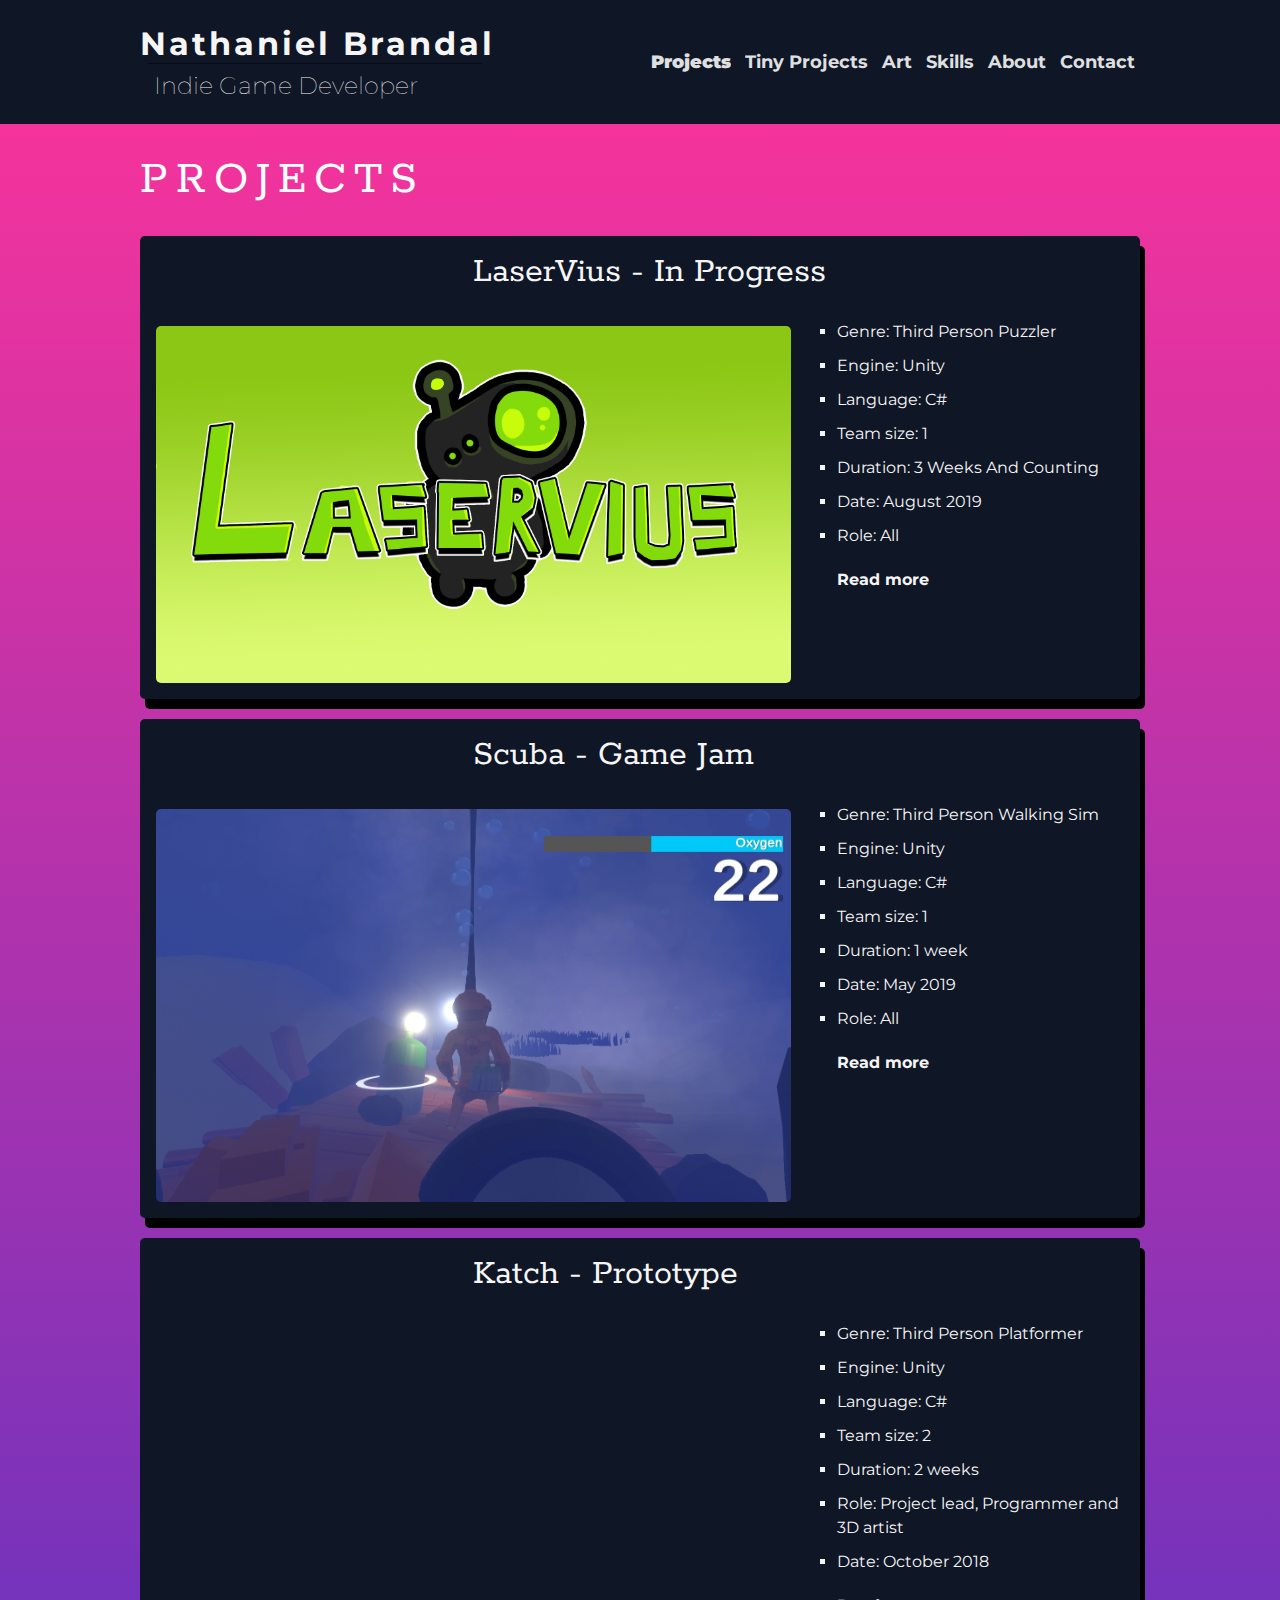
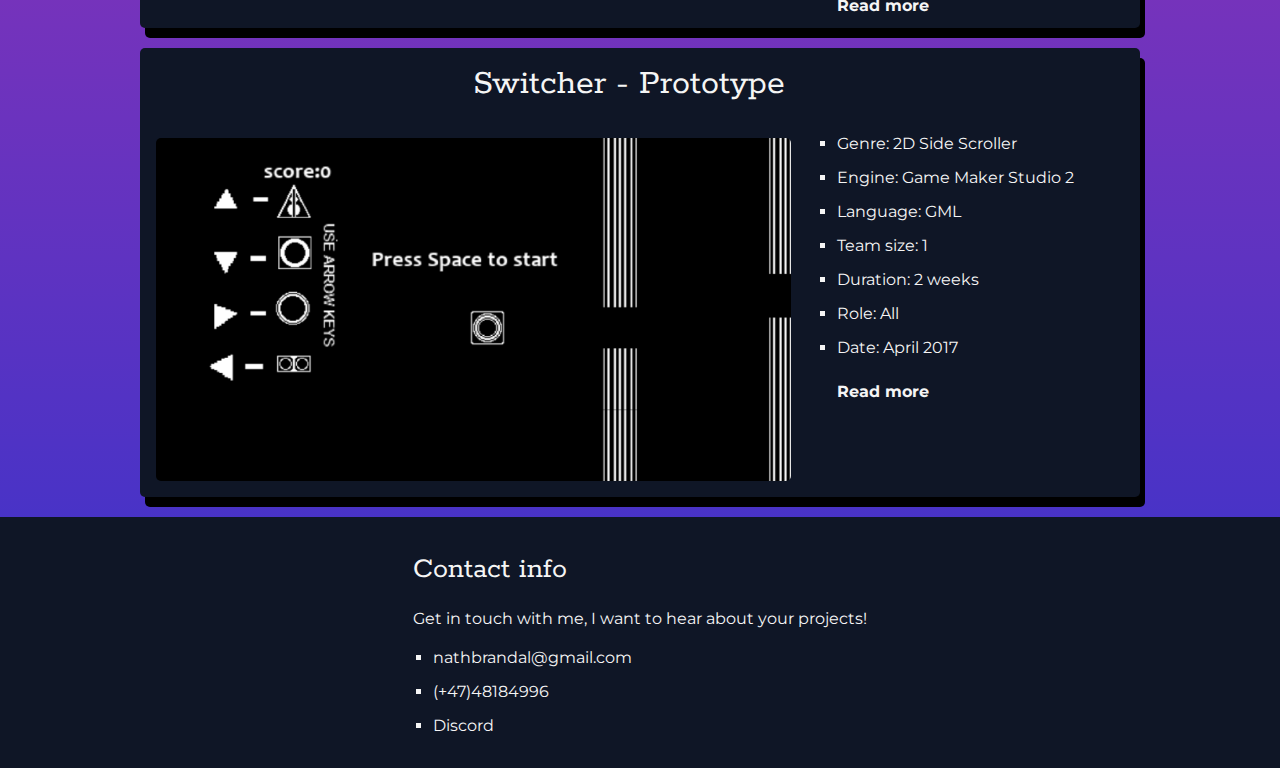
==== commit 1c75c41b: "Updates" ====
--- a/index.html
+++ b/index.html
@@ -25,7 +25,7 @@
             <li><a href="./index.html" class="navigation__list-item navigation__list-item--active">Projects</a></li>
             <li><a href="../pages/smaller_projects.html" class="navigation__list-item">Tiny Projects</a></li>
             <li><a href="../pages/Art.html" class="navigation__list-item">Art</a></li>
-            <li><a href="../pages/Music.html" class="navigation__list-item">Music</a></li>
+            <!---<li><a href="../pages/Music.html" class="navigation__list-item">Music</a></li>--->
             <li><a href="../pages/skills.html" class="navigation__list-item">Skills</a></li>
             <li><a href="../pages/about.html" class="navigation__list-item">About</a></li>
             <li><a href="#contact" class="navigation__list-item">Contact</a></li>
@@ -40,6 +40,7 @@
         <h1 class="w3-text-white">Projects</h1>
       </div>
       
+      <!--
       <section class="section work">
           <h2 class="work__title"><a href="./projects/Seklonian Gladiator.html">Seklonian Gladiator</a></h2>
           <a href="./projects/Seklonian Gladiator.html" class="work__image pic"><img src="img/SeklonianGladiator.png" alt="" class=""></a>
@@ -53,7 +54,9 @@
             <a href="./projects/Seklonian Gladiator.html" class="work__link">Read more</a>
           </ul>
       </section>
+    -->
 
+      <!--
       <section class="section work">
           <h2 class="work__title"><a href="./projects/SevenMistakes.html">Seven Mistakes</a></h2>
           <a href="./projects/SevenMistakes.html" class="work__image pic"><img src="img/B&W.jpg" alt="" class=""></a>
@@ -67,9 +70,11 @@
             <a href="./projects/SevenMistakes.html" class="work__link">Read more</a>
           </ul>
       </section>
+    -->
 
+    <!--
       <section class="section work">
-          <h2 class="work__title"><a href="./projects/Pirates.html">Pirates</a></h2>
+          <h2 class="work__title"><a href="./projects/Pirates.html">Pirates - Unfinished</a></h2>
           <a href="./projects/Pirates.html" class="work__image pic"><img src="img/Pirates.jpg" alt="" class=""></a>
           <ul class="work__list">
             <li class="work__list-item">Genre: Third Person Open World RPG</li>
@@ -78,12 +83,44 @@
             <li class="work__list-item">Team size: 2</li>
             <li class="work__list-item">Duration: 3 months</li>
             <li class="work__list-item">Role: Programmer and 3D artist</li>
+            <li class="work__list-item">Date: December 2018</li>
             <a href="./projects/Pirates.html" class="work__link">Read more</a>
+          </ul>
+      </section>
+    -->
+
+      <section class="section work">
+          <h2 class="work__title"><a href="./projects/LaserGuy.html">LaserVius - In Progress</a></h2>
+          <a href="./projects/LaserGuy.html" class="work__image pic"><img src="img/LaserVius.png" alt="" class=""></a>
+          <ul class="work__list">
+            <li class="work__list-item">Genre: Third Person Puzzler</li>
+              <li class="work__list-item">Engine: Unity</li>
+              <li class="work__list-item">Language: C#</li>
+              <li class="work__list-item">Team size: 1</li>
+              <li class="work__list-item">Duration: 3 Weeks And Counting</li>
+              <li class="work__list-item">Date: August 2019</li>
+              <li class="work__list-item">Role: All</li>
+            <a href="./projects/LaserGuy.html" class="work__link">Read more</a>
           </ul>
       </section>
 
       <section class="section work">
-          <h2 class="work__title"><a href="./projects/Katch.html">Katch</a></h2>
+        <h2 class="work__title"><a href="./projects/Scuba.html">Scuba - Game Jam</a></h2>
+        <a href="./projects/Scuba.html" class="work__image pic"><img src="img/Scuba.jpg" alt="" class=""></a>
+        <ul class="work__list">
+          <li class="work__list-item">Genre: Third Person Walking Sim</li>
+            <li class="work__list-item">Engine: Unity</li>
+            <li class="work__list-item">Language: C#</li>
+            <li class="work__list-item">Team size: 1</li>
+            <li class="work__list-item">Duration: 1 week</li>
+            <li class="work__list-item">Date: May 2019</li>
+            <li class="work__list-item">Role: All</li>
+          <a href="./projects/LaserGuy.html" class="work__link">Read more</a>
+        </ul>
+    </section>
+
+      <section class="section work">
+          <h2 class="work__title"><a href="./projects/Katch.html">Katch - Prototype</a></h2>
           <a href="./projects/Katch.html" class="work__image pic"><img src="img/Katch.jpg" alt="" class=""></a>
           <ul class="work__list">
             <li class="work__list-item">Genre: Third Person Platformer</li>
@@ -92,12 +129,13 @@
             <li class="work__list-item">Team size: 2</li>
             <li class="work__list-item">Duration: 2 weeks</li>
             <li class="work__list-item">Role: Project lead, Programmer and 3D artist</li>
+            <li class="work__list-item">Date: October 2018</li>
             <a href="./projects/Katch.html" class="work__link">Read more</a>
           </ul>
       </section>
 
       <section class="section work">
-          <h2 class="work__title"><a href="">Switcher</a></h2>
+          <h2 class="work__title"><a href="">Switcher - Prototype</a></h2>
           <a href="./projects/Switcher.html" class="work__image pic"><img src="img/Switcher.jpg" alt="" class=""></a>
           <ul class="work__list">
             <li class="work__list-item">Genre: 2D Side Scroller</li>
@@ -106,6 +144,7 @@
             <li class="work__list-item">Team size: 1</li>
             <li class="work__list-item">Duration: 2 weeks</li>
             <li class="work__list-item">Role: All</li>
+            <li class="work__list-item">Date: April 2017</li>
             <a href="./projects/Switcher.html" class="work__link">Read more</a>
           </ul>
       </section>
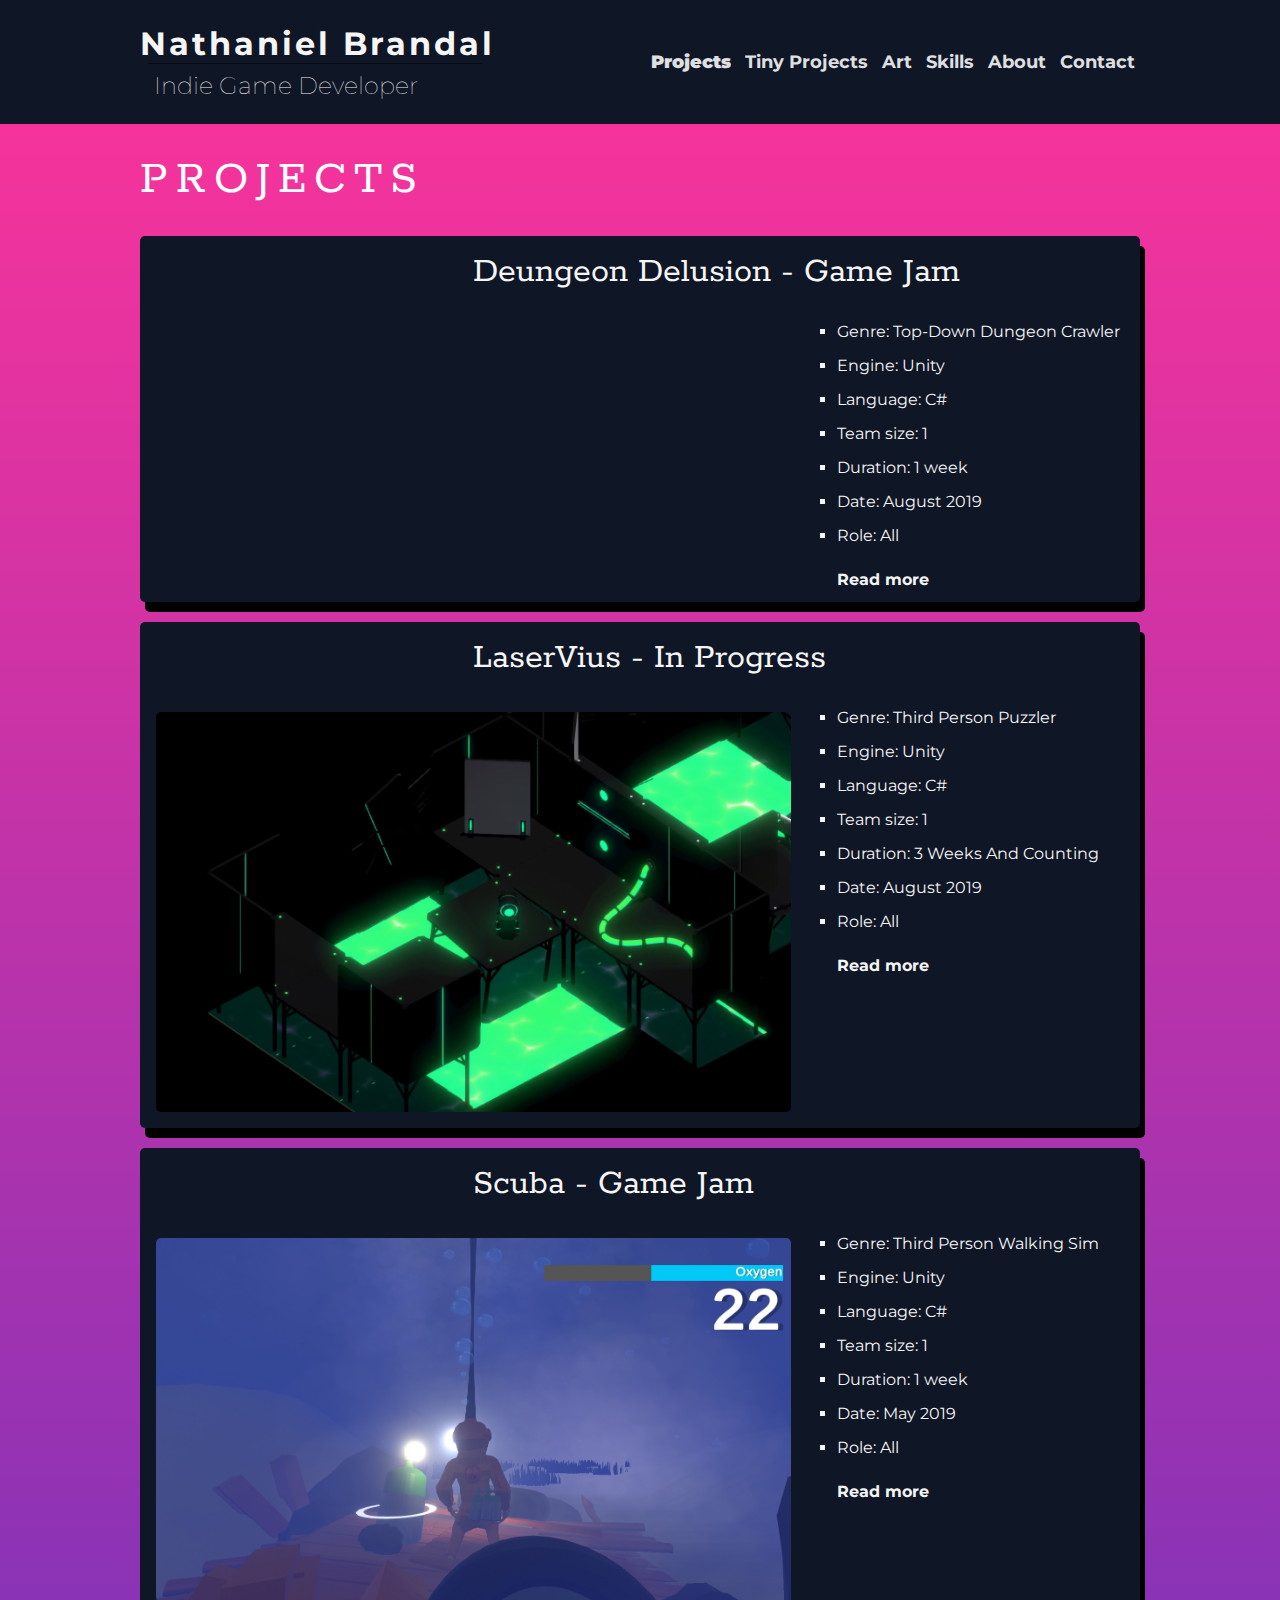
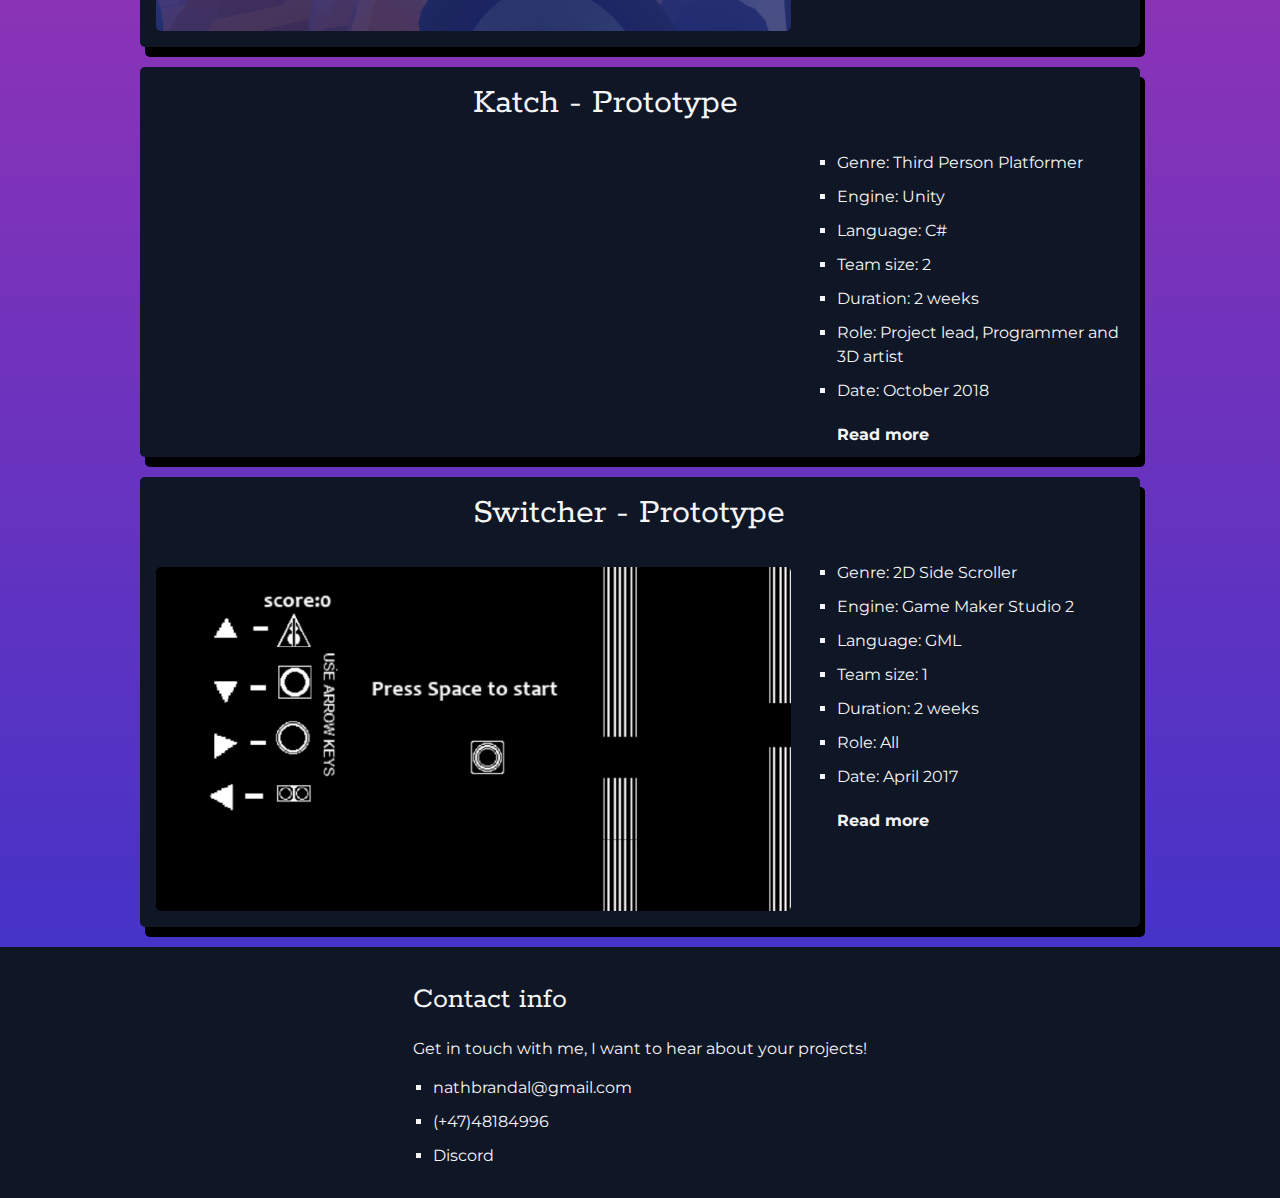
==== commit f8be300e: "Updated Image For Laer Guy" ====
--- a/index.html
+++ b/index.html
@@ -90,8 +90,23 @@
     -->
 
       <section class="section work">
+          <h2 class="work__title"><a href="./projects/LaserGuy.html">Deungeon Delusion - Game Jam</a></h2>
+          <a href="./projects/LaserGuy.html" class="work__image pic"><img src="img/Community Game Jam.gif" alt="" class=""></a>
+          <ul class="work__list">
+            <li class="work__list-item">Genre: Top-Down Dungeon Crawler</li>
+              <li class="work__list-item">Engine: Unity</li>
+              <li class="work__list-item">Language: C#</li>
+              <li class="work__list-item">Team size: 1</li>
+              <li class="work__list-item">Duration: 1 week</li>
+              <li class="work__list-item">Date: August 2019</li>
+              <li class="work__list-item">Role: All</li>
+            <a href="./projects/LaserGuy.html" class="work__link">Read more</a>
+          </ul>
+      </section>
+
+      <section class="section work">
           <h2 class="work__title"><a href="./projects/LaserGuy.html">LaserVius - In Progress</a></h2>
-          <a href="./projects/LaserGuy.html" class="work__image pic"><img src="img/LaserVius.png" alt="" class=""></a>
+          <a href="./projects/LaserGuy.html" class="work__image pic"><img src="img/LaserGuy V2.jpg" alt="" class=""></a>
           <ul class="work__list">
             <li class="work__list-item">Genre: Third Person Puzzler</li>
               <li class="work__list-item">Engine: Unity</li>
